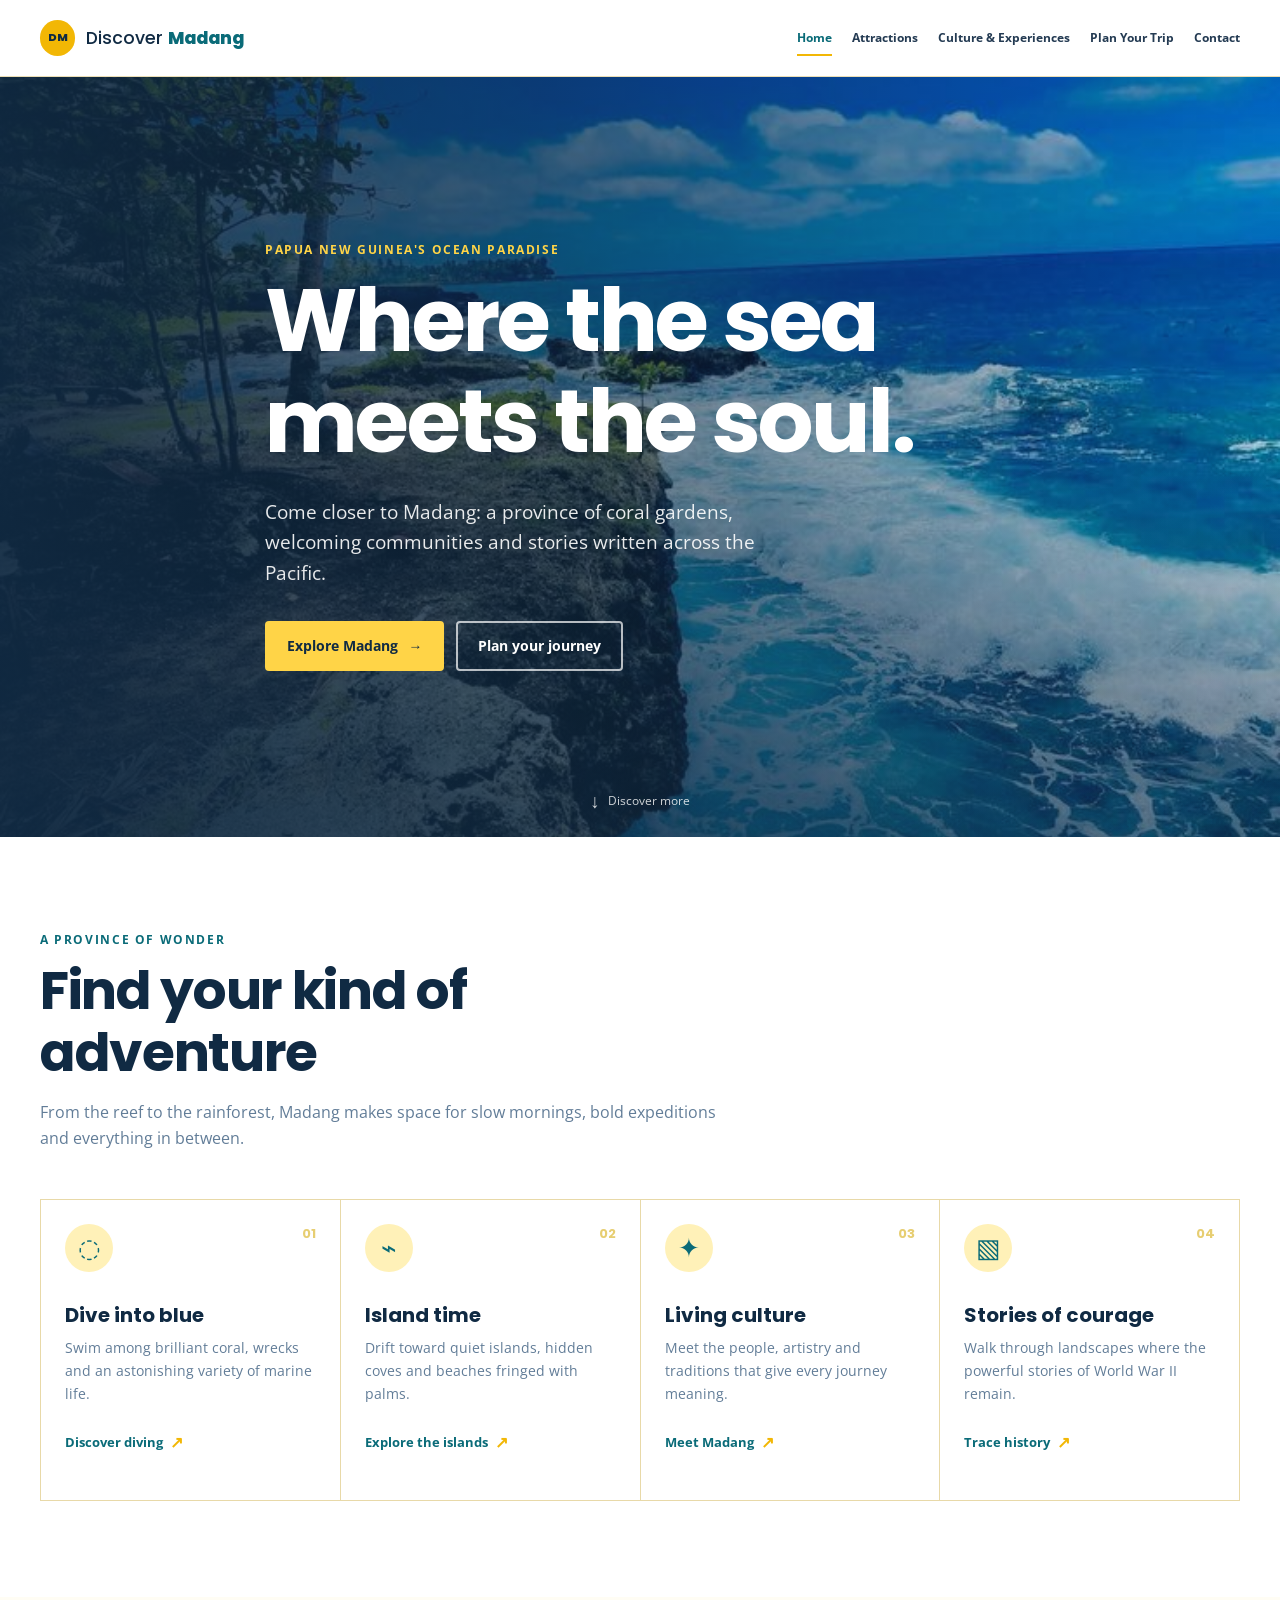
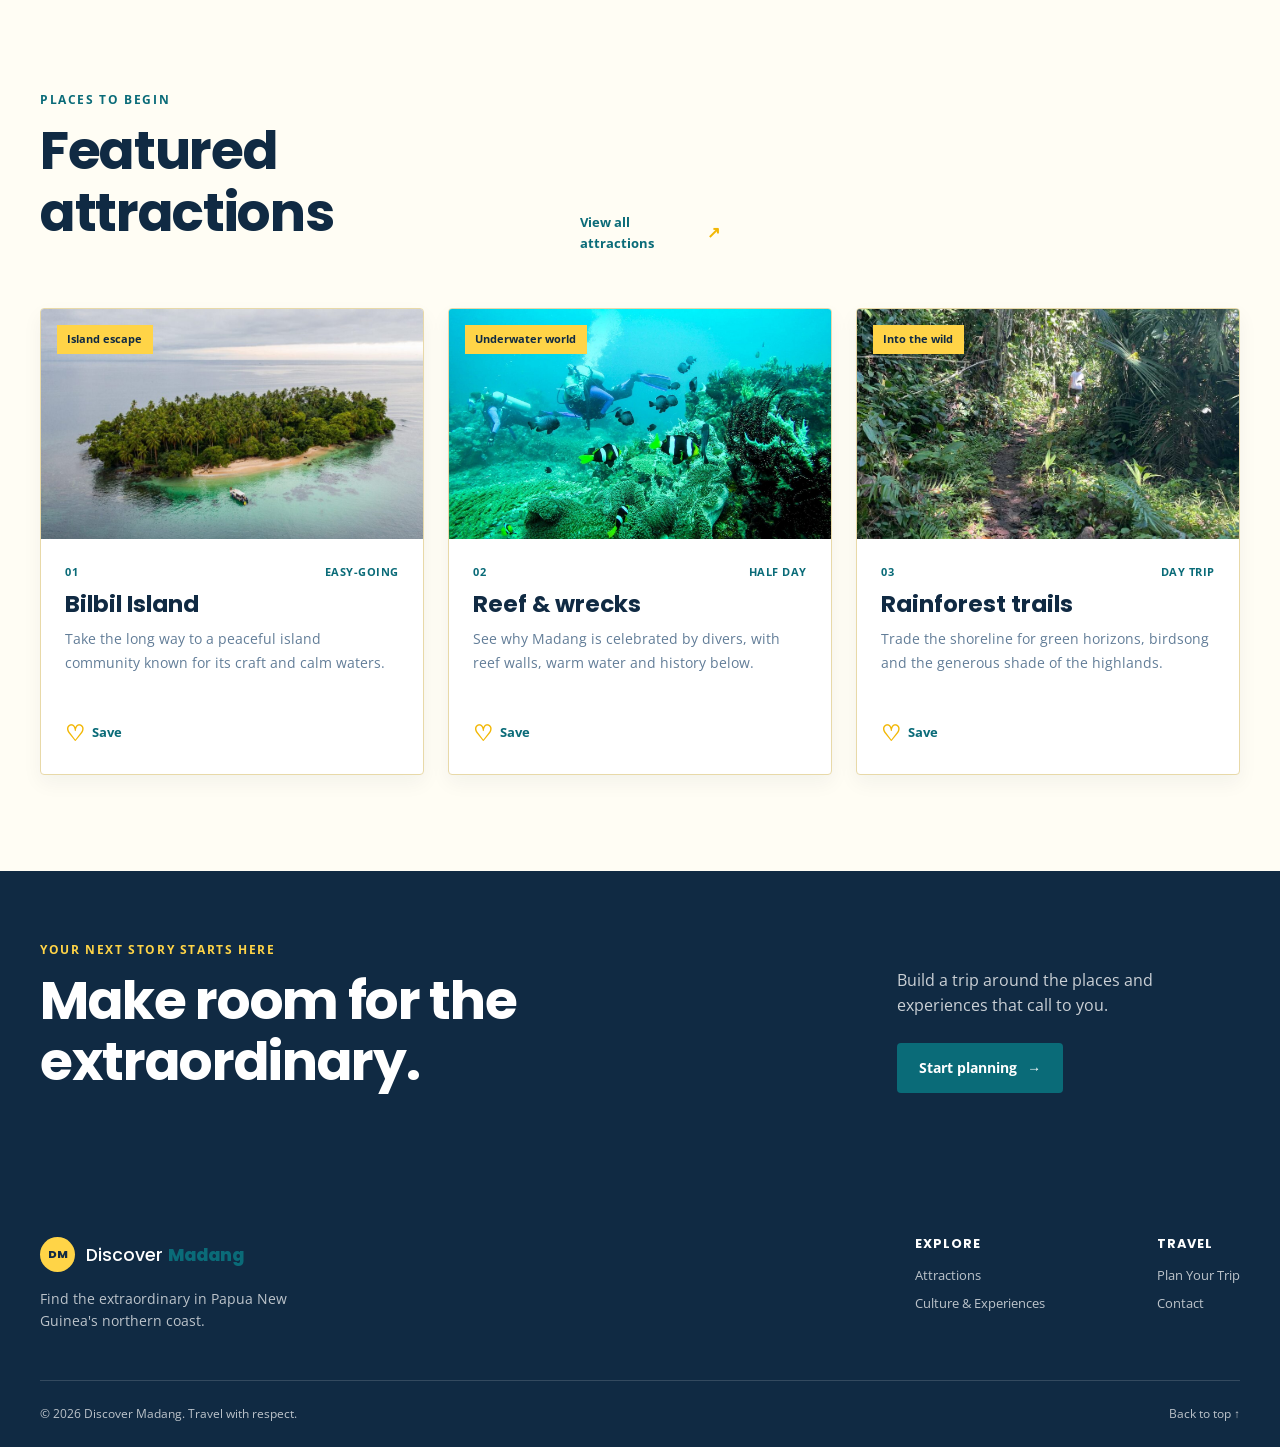
==== index.html @ e4542a31 "Add Home page + shared design system (CSS & JS)" ====
<!DOCTYPE html>
<html lang="en">
<head>
  <meta charset="UTF-8">
  <meta name="viewport" content="width=device-width, initial-scale=1.0">
  <meta name="description" content="Discover Madang Province, Papua New Guinea: pristine islands, reef diving, living culture and World War II history.">
  <title>Discover Madang | Papua New Guinea</title>
  <link rel="preconnect" href="https://fonts.googleapis.com">
  <link rel="preconnect" href="https://fonts.gstatic.com" crossorigin>
  <link href="https://fonts.googleapis.com/css2?family=Open+Sans:wght@400;500;600;700&family=Poppins:wght@500;600;700;800&display=swap" rel="stylesheet">
  <link rel="stylesheet" href="css/styles.css">
  <script src="js/main.js" defer></script>
</head>
<body>
  <a class="skip-link" href="#main-content">Skip to main content</a>

  <header class="site-header">
    <div class="container header-inner">
      <a class="site-logo" href="index.html" aria-label="Discover Madang home">
        <span class="logo-mark" aria-hidden="true">DM</span>
        <span class="logo-text">Discover <strong>Madang</strong></span>
      </a>

      <button class="menu-toggle" type="button" aria-expanded="false" aria-controls="primary-navigation">
        <span class="sr-only">Open menu</span>
        <span class="menu-icon" aria-hidden="true"><span></span><span></span><span></span></span>
      </button>

      <nav class="primary-nav" id="primary-navigation" aria-label="Primary navigation">
        <ul>
          <li><a class="active" href="index.html" aria-current="page">Home</a></li>
          <li><a href="attractions.html">Attractions</a></li>
          <li><a href="culture-experiences.html">Culture &amp; Experiences</a></li>
          <li><a href="plan-your-trip.html">Plan Your Trip</a></li>
          <li><a href="contact.html">Contact</a></li>
        </ul>
      </nav>
    </div>
  </header>

  <main id="main-content">
    <section class="hero" aria-labelledby="hero-title">
      <!-- Replace with the Project Manager's hero image: images/hero-madang.jpg -->
      <img class="hero-image" src="images/hero-madang.jpg" alt="Turquoise waters and lush tropical coastline in Madang Province">
      <div class="hero-overlay"></div>
      <div class="container hero-content">
        <p class="eyebrow">Papua New Guinea's ocean paradise</p>
        <h1 id="hero-title">Where the sea meets the soul.</h1>
        <p class="hero-copy">Come closer to Madang: a province of coral gardens, welcoming communities and stories written across the Pacific.</p>
        <div class="button-group">
          <a class="button button-primary" href="attractions.html">Explore Madang <span aria-hidden="true">→</span></a>
          <a class="button button-light-outline" href="plan-your-trip.html">Plan your journey</a>
        </div>
      </div>
      <a class="hero-scroll" href="#highlights" aria-label="Scroll to discover highlights"><span aria-hidden="true">↓</span> Discover more</a>
    </section>

    <section class="section highlights-section" id="highlights" aria-labelledby="highlights-title">
      <div class="container">
        <div class="section-heading">
          <p class="eyebrow eyebrow-dark">A province of wonder</p>
          <h2 id="highlights-title">Find your kind of adventure</h2>
          <p>From the reef to the rainforest, Madang makes space for slow mornings, bold expeditions and everything in between.</p>
        </div>
        <div class="highlight-grid">
          <article class="highlight-item">
            <span class="number">01</span>
            <span class="highlight-icon" aria-hidden="true">◌</span>
            <h3>Dive into blue</h3>
            <p>Swim among brilliant coral, wrecks and an astonishing variety of marine life.</p>
            <a class="text-link" href="attractions.html#diving">Discover diving <span aria-hidden="true">↗</span></a>
          </article>
          <article class="highlight-item">
            <span class="number">02</span>
            <span class="highlight-icon" aria-hidden="true">⌁</span>
            <h3>Island time</h3>
            <p>Drift toward quiet islands, hidden coves and beaches fringed with palms.</p>
            <a class="text-link" href="attractions.html#islands">Explore the islands <span aria-hidden="true">↗</span></a>
          </article>
          <article class="highlight-item">
            <span class="number">03</span>
            <span class="highlight-icon" aria-hidden="true">✦</span>
            <h3>Living culture</h3>
            <p>Meet the people, artistry and traditions that give every journey meaning.</p>
            <a class="text-link" href="culture-experiences.html">Meet Madang <span aria-hidden="true">↗</span></a>
          </article>
          <article class="highlight-item">
            <span class="number">04</span>
            <span class="highlight-icon" aria-hidden="true">▧</span>
            <h3>Stories of courage</h3>
            <p>Walk through landscapes where the powerful stories of World War II remain.</p>
            <a class="text-link" href="attractions.html#history">Trace history <span aria-hidden="true">↗</span></a>
          </article>
        </div>
      </div>
    </section>

    <section class="section featured-section" aria-labelledby="featured-title">
      <div class="container">
        <div class="section-heading section-heading-row">
          <div>
            <p class="eyebrow eyebrow-dark">Places to begin</p>
            <h2 id="featured-title">Featured attractions</h2>
          </div>
          <a class="text-link desktop-link" href="attractions.html">View all attractions <span aria-hidden="true">↗</span></a>
        </div>
        <div class="attraction-grid">
          <article class="card attraction-card">
            <div class="card-image-wrap">
              <!-- Replace with the Project Manager's attraction image: images/attraction-1.jpg -->
              <img src="images/attraction-1.jpg" alt="Clear lagoon waters and tropical shore at a Madang island">
              <span class="card-tag">Island escape</span>
            </div>
            <div class="card-body">
              <div class="card-meta"><span>01</span><span>Easy-going</span></div>
              <h3>Bilbil Island</h3>
              <p>Take the long way to a peaceful island community known for its craft and calm waters.</p>
              <button class="save-button" type="button" data-save-id="bilbil-island" aria-pressed="false"><span aria-hidden="true">♡</span> <span>Save</span></button>
            </div>
          </article>
          <article class="card attraction-card">
            <div class="card-image-wrap">
              <!-- Replace with the Project Manager's attraction image: images/attraction-2.jpg -->
              <img src="images/attraction-2.jpg" alt="Diver exploring a colorful coral reef in Madang waters">
              <span class="card-tag">Underwater world</span>
            </div>
            <div class="card-body">
              <div class="card-meta"><span>02</span><span>Half day</span></div>
              <h3>Reef &amp; wrecks</h3>
              <p>See why Madang is celebrated by divers, with reef walls, warm water and history below.</p>
              <button class="save-button" type="button" data-save-id="reef-and-wrecks" aria-pressed="false"><span aria-hidden="true">♡</span> <span>Save</span></button>
            </div>
          </article>
          <article class="card attraction-card">
            <div class="card-image-wrap">
              <!-- Replace with the Project Manager's attraction image: images/attraction-3.jpg -->
              <img src="images/attraction-3.jpg" alt="Lush rainforest and dramatic landscape in Madang Province">
              <span class="card-tag">Into the wild</span>
            </div>
            <div class="card-body">
              <div class="card-meta"><span>03</span><span>Day trip</span></div>
              <h3>Rainforest trails</h3>
              <p>Trade the shoreline for green horizons, birdsong and the generous shade of the highlands.</p>
              <button class="save-button" type="button" data-save-id="rainforest-trails" aria-pressed="false"><span aria-hidden="true">♡</span> <span>Save</span></button>
            </div>
          </article>
        </div>
        <a class="text-link mobile-link" href="attractions.html">View all attractions <span aria-hidden="true">↗</span></a>
      </div>
    </section>

    <section class="cta-section" aria-labelledby="cta-title">
      <div class="container cta-inner">
        <div>
          <p class="eyebrow">Your next story starts here</p>
          <h2 id="cta-title">Make room for the extraordinary.</h2>
        </div>
        <div class="cta-action">
          <p>Build a trip around the places and experiences that call to you.</p>
          <a class="button button-secondary" href="plan-your-trip.html">Start planning <span aria-hidden="true">→</span></a>
        </div>
      </div>
    </section>
  </main>

  <footer class="site-footer">
    <div class="container footer-main">
      <div class="footer-brand">
        <a class="site-logo site-logo-footer" href="index.html" aria-label="Discover Madang home">
          <span class="logo-mark" aria-hidden="true">DM</span>
          <span class="logo-text">Discover <strong>Madang</strong></span>
        </a>
        <p>Find the extraordinary in Papua New Guinea's northern coast.</p>
      </div>
      <div class="footer-links">
        <div>
          <h3>Explore</h3>
          <a href="attractions.html">Attractions</a>
          <a href="culture-experiences.html">Culture &amp; Experiences</a>
        </div>
        <div>
          <h3>Travel</h3>
          <a href="plan-your-trip.html">Plan Your Trip</a>
          <a href="contact.html">Contact</a>
        </div>
      </div>
    </div>
    <div class="container footer-bottom">
      <p>© <span id="current-year">2026</span> Discover Madang. Travel with respect.</p>
      <a href="#main-content">Back to top ↑</a>
    </div>
  </footer>
</body>
</html>
---- css/styles.css ----
:root {
  --primary: #F2B705;
  --secondary: #0A6B78;
  --accent: #FFD447;
  --dark: #102A43;
  --light: #FFFDF4;
  --white: #FFFFFF;
  --text: #243B53;
  --success: #218739;
  --error: #C0392B;
  --sand: #FFF1B8;
  --muted: #627D98;
  --border: #E8D9A8;
  --shadow: 0 18px 45px rgba(16, 42, 67, 0.12);
  --space-1: 0.5rem;
  --space-2: 0.75rem;
  --space-3: 1rem;
  --space-4: 1.5rem;
  --space-5: 2rem;
  --space-6: 3rem;
  --space-7: 4.5rem;
  --space-8: 6rem;
  --radius: 0.25rem;
  --transition: 180ms ease;
}

* { box-sizing: border-box; }
html { scroll-behavior: smooth; }
body { margin: 0; color: var(--text); background: var(--light); font-family: 'Open Sans', sans-serif; line-height: 1.6; }
img { display: block; max-width: 100%; }
a { color: inherit; }
button, a { -webkit-tap-highlight-color: transparent; }
button { font: inherit; }
:focus-visible { outline: 3px solid var(--accent); outline-offset: 4px; }

.container { width: min(100% - 2rem, 1200px); margin-inline: auto; }
.section { padding: var(--space-8) 0; }
.eyebrow { margin: 0 0 var(--space-2); color: var(--accent); font-size: 0.72rem; font-weight: 700; letter-spacing: 0.14em; line-height: 1.3; text-transform: uppercase; }
.eyebrow-dark { color: var(--secondary); }
h1, h2, h3 { margin: 0; color: var(--dark); font-family: 'Poppins', sans-serif; line-height: 1.15; }
h1 { font-size: clamp(2.75rem, 10vw, 5.5rem); letter-spacing: -0.03em; }
h2 { font-size: clamp(2rem, 5vw, 3.35rem); letter-spacing: -0.025em; }
h3 { font-size: 1.25rem; }
p { margin: 0; }
.sr-only { position: absolute; width: 1px; height: 1px; padding: 0; margin: -1px; overflow: hidden; clip: rect(0, 0, 0, 0); white-space: nowrap; border: 0; }
.skip-link { position: fixed; top: 0; left: 1rem; z-index: 100; padding: 0.7rem 1rem; color: var(--white); background: var(--dark); transform: translateY(-120%); transition: transform var(--transition); }
.skip-link:focus { transform: translateY(0); }

.site-header { position: sticky; top: 0; z-index: 50; background: rgba(255, 255, 255, 0.96); border-bottom: 1px solid rgba(232, 217, 168, 0.85); backdrop-filter: blur(12px); }
.header-inner { display: flex; align-items: center; justify-content: space-between; min-height: 4.75rem; }
.site-logo { display: inline-flex; align-items: center; gap: 0.65rem; color: var(--dark); font-family: 'Poppins', sans-serif; font-size: 1.1rem; font-weight: 500; text-decoration: none; white-space: nowrap; }
.logo-mark { display: grid; width: 2.2rem; height: 2.2rem; place-items: center; color: var(--dark); background: var(--primary); border-radius: 50%; font-size: 0.7rem; font-weight: 800; letter-spacing: -0.05em; }
.logo-text strong { color: var(--secondary); font-weight: 800; }
.menu-toggle { display: grid; width: 2.75rem; height: 2.75rem; padding: 0; place-items: center; color: var(--dark); background: transparent; border: 1px solid var(--border); border-radius: var(--radius); cursor: pointer; }
.menu-icon { display: grid; gap: 0.27rem; }
.menu-icon span { display: block; width: 1.2rem; height: 2px; background: currentColor; transition: transform var(--transition), opacity var(--transition); }
.menu-toggle[aria-expanded="true"] .menu-icon span:first-child { transform: translateY(0.4rem) rotate(45deg); }
.menu-toggle[aria-expanded="true"] .menu-icon span:nth-child(2) { opacity: 0; }
.menu-toggle[aria-expanded="true"] .menu-icon span:last-child { transform: translateY(-0.4rem) rotate(-45deg); }
.primary-nav { position: absolute; top: 100%; right: 0; left: 0; display: none; padding: 0.75rem 1rem 1.25rem; background: var(--white); border-bottom: 1px solid var(--border); box-shadow: var(--shadow); }
.primary-nav.is-open { display: block; }
.primary-nav ul { display: flex; flex-direction: column; gap: 0.2rem; width: min(100%, 1200px); margin: auto; padding: 0; list-style: none; }
.primary-nav a { display: block; padding: 0.75rem 0.5rem; color: var(--text); font-size: 0.88rem; font-weight: 700; text-decoration: none; }
.primary-nav a:hover, .primary-nav a.active { color: var(--secondary); }

.hero { position: relative; display: flex; min-height: min(760px, calc(100vh - 4.75rem)); overflow: hidden; color: var(--white); isolation: isolate; }
.hero-image { position: absolute; inset: 0; z-index: -2; width: 100%; height: 100%; object-fit: cover; object-position: center; }
.hero-overlay { position: absolute; inset: 0; z-index: -1; background: linear-gradient(90deg, rgba(16, 42, 67, 0.92) 0%, rgba(16, 42, 67, 0.64) 42%, rgba(16, 42, 67, 0.08) 100%), linear-gradient(0deg, rgba(16, 42, 67, 0.5), transparent 50%); }
.hero-content { align-self: center; max-width: 750px; padding-top: var(--space-7); padding-bottom: var(--space-7); }
.hero h1 { max-width: 700px; color: var(--white); }
.hero-copy { max-width: 550px; margin: var(--space-4) 0 var(--space-5); color: rgba(255,255,255,0.9); font-size: clamp(1rem, 2vw, 1.2rem); }
.button-group { display: flex; flex-wrap: wrap; gap: 0.75rem; }
.button { display: inline-flex; align-items: center; justify-content: center; gap: 0.65rem; min-height: 3rem; padding: 0.75rem 1.25rem; border: 2px solid transparent; border-radius: var(--radius); font-size: 0.86rem; font-weight: 700; text-decoration: none; transition: background var(--transition), color var(--transition), border-color var(--transition), transform var(--transition); }
.button:hover { transform: translateY(-2px); }
.button-primary { color: var(--dark); background: var(--accent); }
.button-primary:hover { background: var(--primary); }
.button-secondary { color: var(--white); background: var(--secondary); }
.button-secondary:hover { background: #075360; }
.button-light-outline { color: var(--white); border-color: rgba(255,255,255,0.7); }
.button-light-outline:hover { color: var(--dark); background: var(--white); border-color: var(--white); }
.hero-scroll { position: absolute; bottom: 1.25rem; left: 50%; display: flex; align-items: center; gap: 0.5rem; color: rgba(255,255,255,0.8); font-size: 0.72rem; text-decoration: none; transform: translateX(-50%); }
.hero-scroll span { font-size: 1.2rem; }

.highlights-section { background: var(--white); }
.section-heading { max-width: 680px; margin-bottom: var(--space-6); }
.section-heading h2 { margin-bottom: var(--space-3); }
.section-heading > p:last-child { color: var(--muted); font-size: 1.02rem; }
.highlight-grid { display: grid; grid-template-columns: 1fr; gap: 1px; overflow: hidden; background: var(--border); border: 1px solid var(--border); }
.highlight-item { position: relative; min-height: 250px; padding: var(--space-5); background: var(--white); }
.number { position: absolute; top: 1.5rem; right: 1.5rem; color: #E7CE72; font-family: 'Poppins', sans-serif; font-size: 0.8rem; font-weight: 700; }
.highlight-icon { display: grid; width: 3rem; height: 3rem; margin-bottom: var(--space-5); place-items: center; color: var(--secondary); background: var(--sand); border-radius: 50%; font-size: 1.6rem; }
.highlight-item h3 { margin-bottom: 0.55rem; }
.highlight-item p { margin-bottom: var(--space-4); color: var(--muted); font-size: 0.9rem; }
.text-link { display: inline-flex; align-items: center; gap: 0.45rem; color: var(--secondary); font-size: 0.82rem; font-weight: 700; text-decoration: none; }
.text-link span { color: var(--primary); font-size: 1rem; transition: transform var(--transition); }
.text-link:hover span { transform: translate(2px, -2px); }

.featured-section { background: var(--light); }
.section-heading-row { display: flex; flex-direction: column; gap: var(--space-4); }
.attraction-grid { display: grid; grid-template-columns: 1fr; gap: var(--space-4); }
.card { overflow: hidden; background: var(--white); border: 1px solid var(--border); border-radius: var(--radius); box-shadow: 0 8px 20px rgba(16, 42, 67, 0.05); }
.card-image-wrap { position: relative; height: 230px; overflow: hidden; background: var(--sand); }
.card-image-wrap img { width: 100%; height: 100%; object-fit: cover; transition: transform 500ms ease; }
.card:hover .card-image-wrap img { transform: scale(1.04); }
.card-tag { position: absolute; top: 1rem; left: 1rem; padding: 0.35rem 0.65rem; color: var(--dark); background: var(--accent); font-size: 0.7rem; font-weight: 700; }
.card-body { padding: var(--space-4); }
.card-meta { display: flex; justify-content: space-between; margin-bottom: 0.7rem; color: var(--secondary); font-size: 0.68rem; font-weight: 700; letter-spacing: 0.05em; text-transform: uppercase; }
.card-body h3 { margin-bottom: 0.6rem; font-size: 1.45rem; }
.card-body p { min-height: 4.5rem; margin-bottom: var(--space-3); color: var(--muted); font-size: 0.9rem; }
.save-button { display: inline-flex; align-items: center; gap: 0.45rem; padding: 0.4rem 0; color: var(--secondary); background: none; border: 0; cursor: pointer; font-size: 0.82rem; font-weight: 700; }
.save-button span:first-child { color: var(--primary); font-size: 1.35rem; line-height: 1; }
.save-button.is-saved span:first-child { color: var(--error); }
.save-button:hover { color: var(--primary); }
.mobile-link { margin-top: var(--space-5); }
.desktop-link { display: none; }

.cta-section { padding: var(--space-7) 0; color: var(--white); background: var(--dark); }
.cta-section .eyebrow { color: var(--accent); }
.cta-inner { display: flex; flex-direction: column; gap: var(--space-5); }
.cta-section h2 { color: var(--white); }
.cta-action p { max-width: 360px; margin-bottom: var(--space-4); color: rgba(255,255,255,0.78); }

.site-footer { color: rgba(255,255,255,0.72); background: var(--dark); }
.footer-main { display: flex; flex-direction: column; gap: var(--space-6); padding-top: var(--space-7); padding-bottom: var(--space-6); }
.site-logo-footer { color: var(--white); }
.site-logo-footer .logo-mark { background: var(--accent); color: var(--dark); }
.footer-brand p { max-width: 280px; margin-top: var(--space-3); font-size: 0.85rem; }
.footer-links { display: flex; gap: clamp(2.5rem, 12vw, 7rem); }
.footer-links h3 { margin-bottom: 0.8rem; color: var(--white); font-size: 0.8rem; letter-spacing: 0.08em; text-transform: uppercase; }
.footer-links a { display: block; margin-bottom: 0.45rem; font-size: 0.82rem; text-decoration: none; }
.footer-links a:hover, .footer-bottom a:hover { color: var(--accent); }
.footer-bottom { display: flex; flex-direction: column; gap: 0.75rem; padding-top: var(--space-4); padding-bottom: var(--space-4); border-top: 1px solid rgba(255,255,255,0.15); font-size: 0.72rem; }
.footer-bottom a { text-decoration: none; }

@media (min-width: 640px) {
  .container { width: min(100% - 4rem, 1200px); }
  .highlight-grid { grid-template-columns: repeat(2, 1fr); }
  .attraction-grid { grid-template-columns: repeat(2, 1fr); }
  .attraction-card:last-child { grid-column: 1 / -1; max-width: calc(50% - 0.5rem); }
  .footer-main { flex-direction: row; justify-content: space-between; }
  .footer-bottom { flex-direction: row; justify-content: space-between; }
}

@media (min-width: 900px) {
  .menu-toggle { display: none; }
  .primary-nav { position: static; display: block; padding: 0; background: transparent; border: 0; box-shadow: none; }
  .primary-nav ul { flex-direction: row; align-items: center; gap: 1.25rem; width: auto; }
  .primary-nav a { position: relative; padding: 0.5rem 0; font-size: 0.78rem; }
  .primary-nav a::after { position: absolute; right: 0; bottom: 0; left: 0; height: 2px; background: var(--primary); content: ''; transform: scaleX(0); transition: transform var(--transition); }
  .primary-nav a:hover::after, .primary-nav a.active::after { transform: scaleX(1); }
  .hero-content { padding-top: var(--space-8); padding-bottom: var(--space-8); }
  .highlight-grid { grid-template-columns: repeat(4, 1fr); }
  .highlight-item { min-height: 300px; padding: var(--space-4); }
  .attraction-grid { grid-template-columns: repeat(3, 1fr); }
  .attraction-card:last-child { grid-column: auto; max-width: none; }
  .section-heading-row { flex-direction: row; align-items: end; justify-content: space-between; }
  .desktop-link { display: inline-flex; margin-bottom: 0.35rem; }
  .mobile-link { display: none; }
  .cta-inner { flex-direction: row; align-items: end; justify-content: space-between; }
}

@media (prefers-reduced-motion: reduce) {
  html { scroll-behavior: auto; }
  *, *::before, *::after { transition-duration: 0.01ms !important; animation-duration: 0.01ms !important; animation-iteration-count: 1 !important; }
}
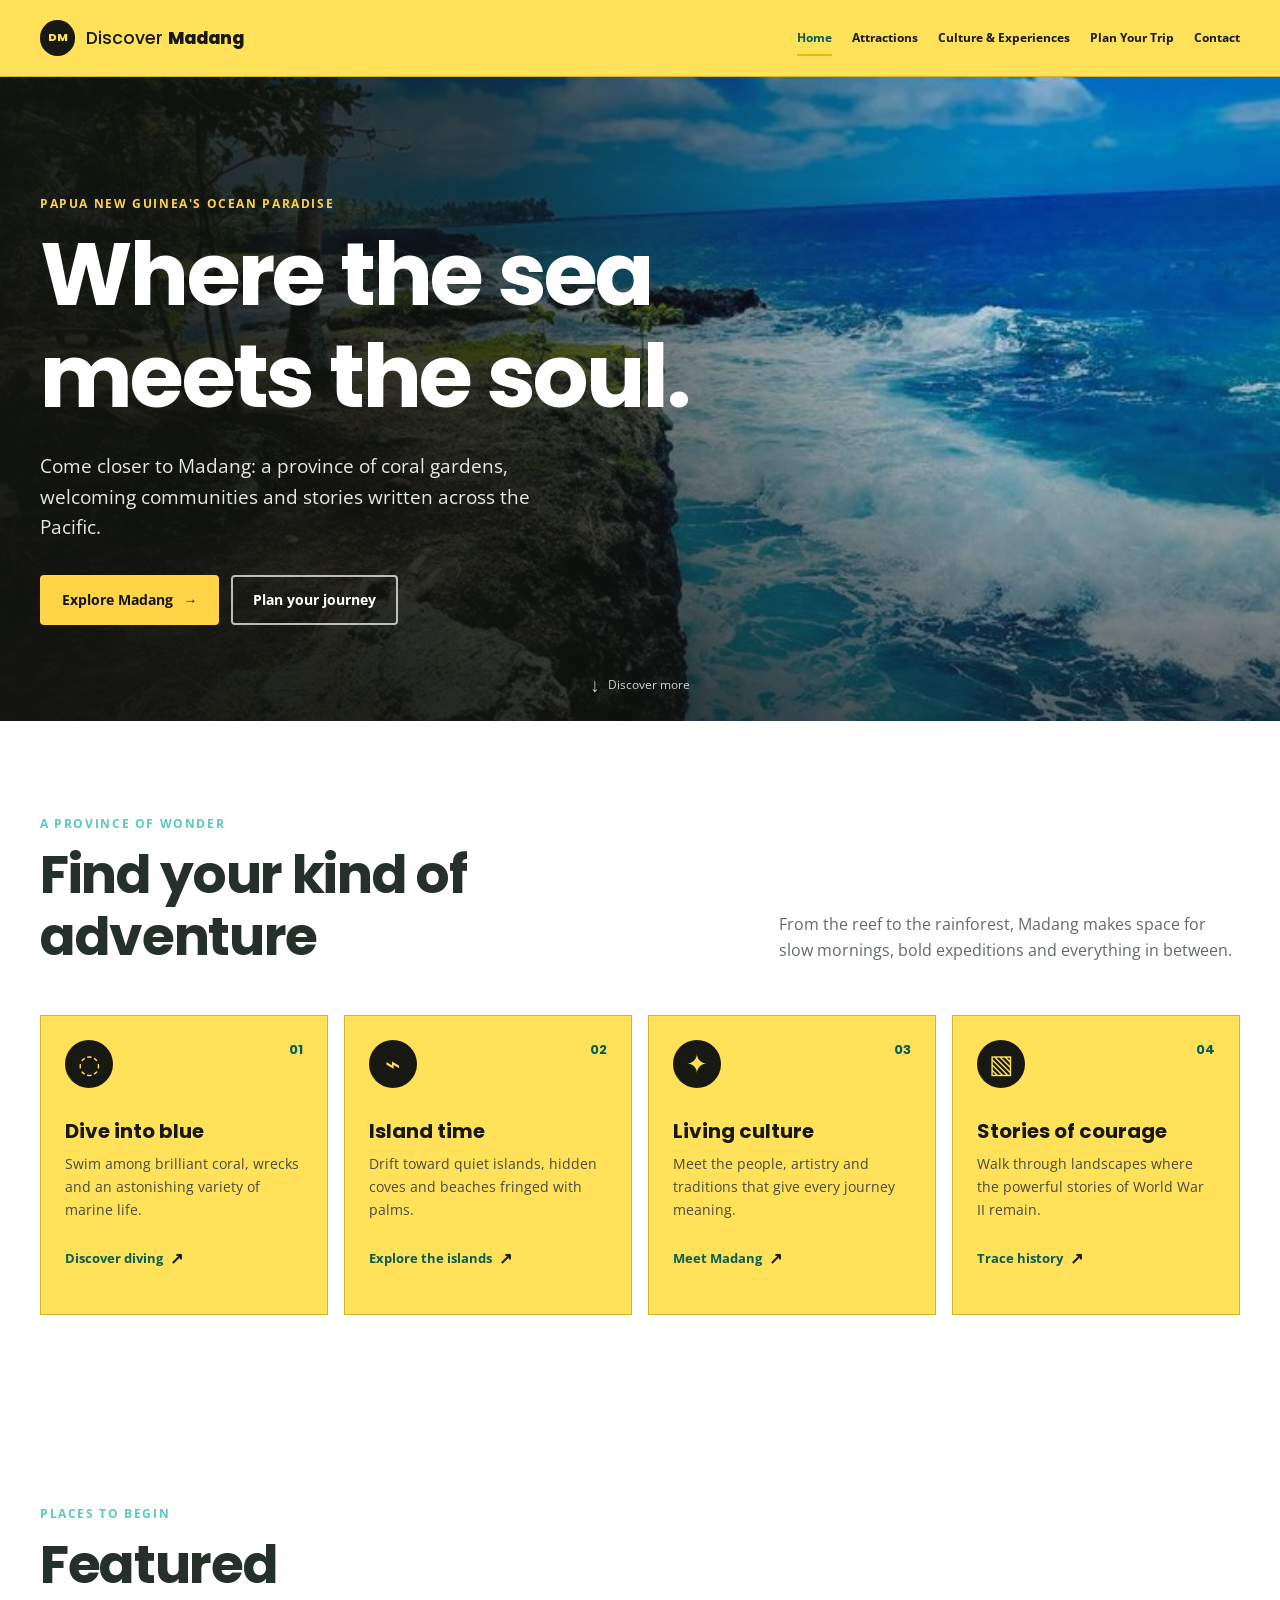
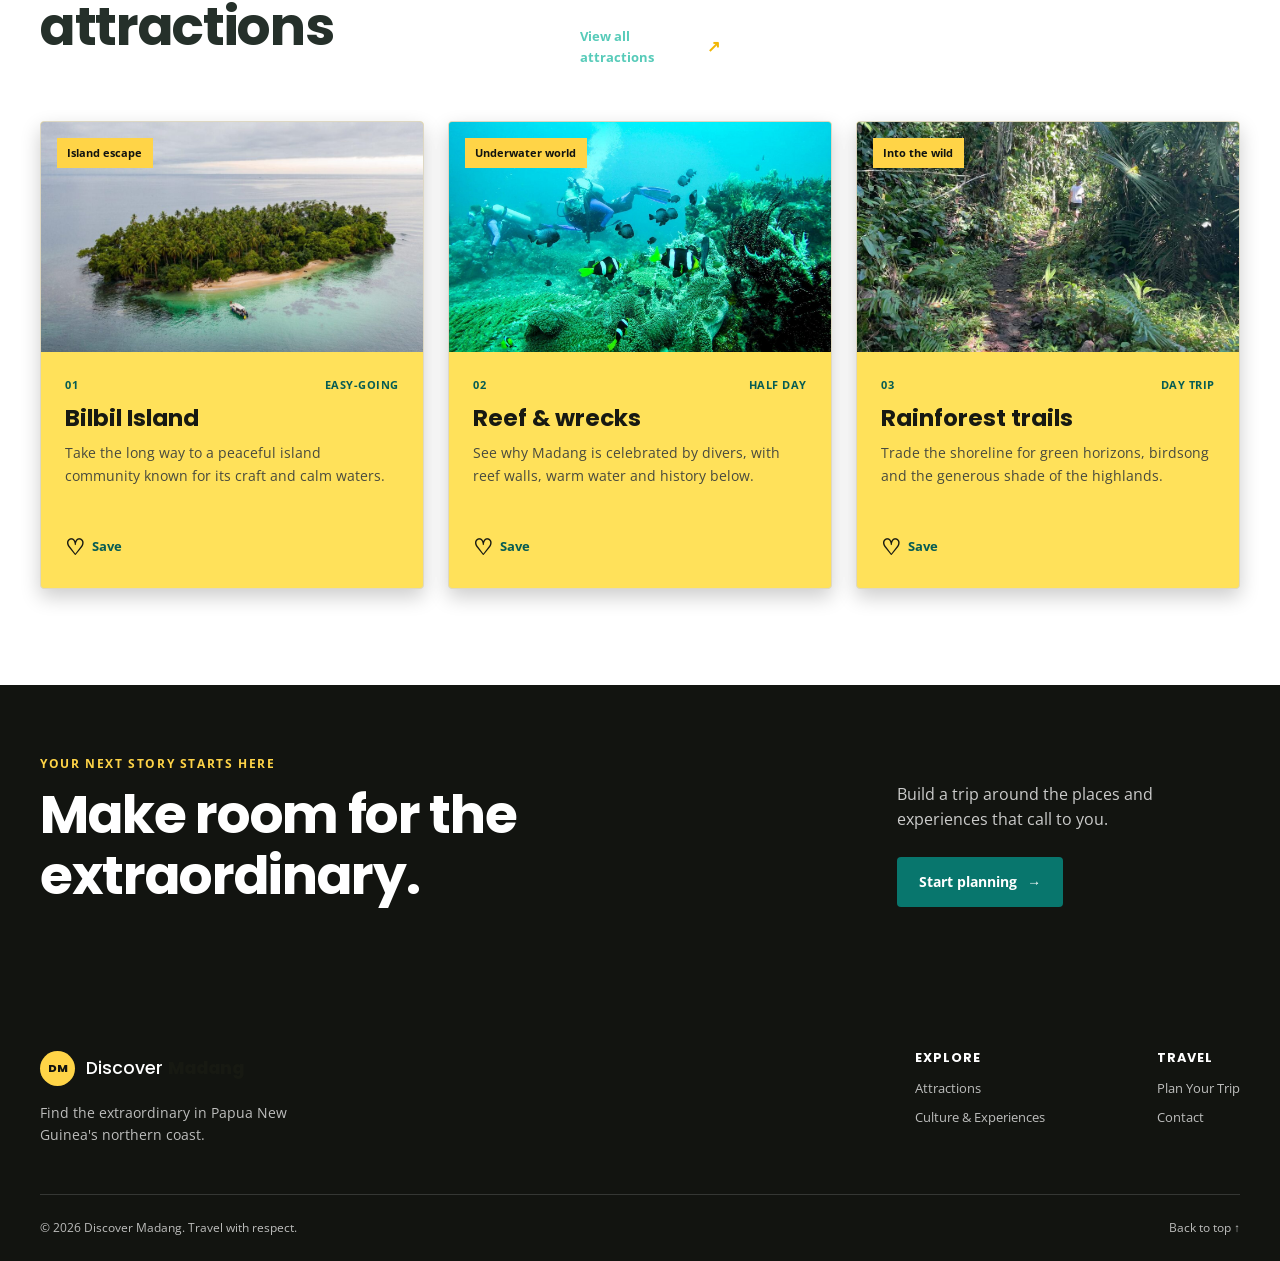
==== commit f23fd24a: "Fix broken plan-your-trip links" ====
--- a/index.html
+++ b/index.html
@@ -31,7 +31,7 @@
           <li><a class="active" href="index.html" aria-current="page">Home</a></li>
           <li><a href="attractions.html">Attractions</a></li>
           <li><a href="culture-experiences.html">Culture &amp; Experiences</a></li>
-          <li><a href="plan-your-trip.html">Plan Your Trip</a></li>
+          <li><a href="plan-your-trip-preview.html">Plan Your Trip</a></li>
           <li><a href="contact.html">Contact</a></li>
         </ul>
       </nav>
@@ -49,7 +49,7 @@
         <p class="hero-copy">Come closer to Madang: a province of coral gardens, welcoming communities and stories written across the Pacific.</p>
         <div class="button-group">
           <a class="button button-primary" href="attractions.html">Explore Madang <span aria-hidden="true">→</span></a>
-          <a class="button button-light-outline" href="plan-your-trip.html">Plan your journey</a>
+          <a class="button button-light-outline" href="plan-your-trip-preview.html">Plan your journey</a>
         </div>
       </div>
       <a class="hero-scroll" href="#highlights" aria-label="Scroll to discover highlights"><span aria-hidden="true">↓</span> Discover more</a>
@@ -157,7 +157,7 @@
         </div>
         <div class="cta-action">
           <p>Build a trip around the places and experiences that call to you.</p>
-          <a class="button button-secondary" href="plan-your-trip.html">Start planning <span aria-hidden="true">→</span></a>
+          <a class="button button-secondary" href="plan-your-trip-preview.html">Start planning <span aria-hidden="true">→</span></a>
         </div>
       </div>
     </section>
@@ -180,7 +180,7 @@
         </div>
         <div>
           <h3>Travel</h3>
-          <a href="plan-your-trip.html">Plan Your Trip</a>
+          <a href="plan-your-trip-preview.html">Plan Your Trip</a>
           <a href="contact.html">Contact</a>
         </div>
       </div>
--- a/css/styles.css
+++ b/css/styles.css
@@ -1,17 +1,21 @@
 :root {
   --primary: #F2B705;
-  --secondary: #0A6B78;
+  --secondary: #57CBB9;
   --accent: #FFD447;
-  --dark: #102A43;
-  --light: #FFFDF4;
+  --dark: #121410;
+  --light: #FFFFFF;
   --white: #FFFFFF;
-  --text: #243B53;
+  --surface: #FFE15A;
+  --surface-text: #171912;
+  --surface-muted: #484A3E;
+  --surface-link: #075C53;
+  --text: #25302A;
   --success: #218739;
   --error: #C0392B;
   --sand: #FFF1B8;
-  --muted: #627D98;
-  --border: #E8D9A8;
-  --shadow: 0 18px 45px rgba(16, 42, 67, 0.12);
+  --muted: #626B62;
+  --border: #DED8C2;
+  --shadow: 0 18px 45px rgba(0, 0, 0, 0.3);
   --space-1: 0.5rem;
   --space-2: 0.75rem;
   --space-3: 1rem;
@@ -37,7 +41,7 @@
 .section { padding: var(--space-8) 0; }
 .eyebrow { margin: 0 0 var(--space-2); color: var(--accent); font-size: 0.72rem; font-weight: 700; letter-spacing: 0.14em; line-height: 1.3; text-transform: uppercase; }
 .eyebrow-dark { color: var(--secondary); }
-h1, h2, h3 { margin: 0; color: var(--dark); font-family: 'Poppins', sans-serif; line-height: 1.15; }
+h1, h2, h3 { margin: 0; color: var(--text); font-family: 'Poppins', sans-serif; line-height: 1.15; }
 h1 { font-size: clamp(2.75rem, 10vw, 5.5rem); letter-spacing: -0.03em; }
 h2 { font-size: clamp(2rem, 5vw, 3.35rem); letter-spacing: -0.025em; }
 h3 { font-size: 1.25rem; }
@@ -46,27 +50,27 @@
 .skip-link { position: fixed; top: 0; left: 1rem; z-index: 100; padding: 0.7rem 1rem; color: var(--white); background: var(--dark); transform: translateY(-120%); transition: transform var(--transition); }
 .skip-link:focus { transform: translateY(0); }
 
-.site-header { position: sticky; top: 0; z-index: 50; background: rgba(255, 255, 255, 0.96); border-bottom: 1px solid rgba(232, 217, 168, 0.85); backdrop-filter: blur(12px); }
+.site-header { position: sticky; top: 0; z-index: 50; background: var(--surface); border-bottom: 1px solid #D5B52E; }
 .header-inner { display: flex; align-items: center; justify-content: space-between; min-height: 4.75rem; }
-.site-logo { display: inline-flex; align-items: center; gap: 0.65rem; color: var(--dark); font-family: 'Poppins', sans-serif; font-size: 1.1rem; font-weight: 500; text-decoration: none; white-space: nowrap; }
-.logo-mark { display: grid; width: 2.2rem; height: 2.2rem; place-items: center; color: var(--dark); background: var(--primary); border-radius: 50%; font-size: 0.7rem; font-weight: 800; letter-spacing: -0.05em; }
-.logo-text strong { color: var(--secondary); font-weight: 800; }
-.menu-toggle { display: grid; width: 2.75rem; height: 2.75rem; padding: 0; place-items: center; color: var(--dark); background: transparent; border: 1px solid var(--border); border-radius: var(--radius); cursor: pointer; }
+.site-logo { display: inline-flex; align-items: center; gap: 0.65rem; color: var(--surface-text); font-family: 'Poppins', sans-serif; font-size: 1.1rem; font-weight: 500; text-decoration: none; white-space: nowrap; }
+.logo-mark { display: grid; width: 2.2rem; height: 2.2rem; place-items: center; color: var(--surface); background: var(--surface-text); border-radius: 50%; font-size: 0.7rem; font-weight: 800; letter-spacing: -0.05em; }
+.logo-text strong { color: var(--surface-text); font-weight: 800; }
+.menu-toggle { display: grid; width: 2.75rem; height: 2.75rem; padding: 0; place-items: center; color: var(--surface-text); background: transparent; border: 1px solid rgba(23, 25, 18, 0.35); border-radius: var(--radius); cursor: pointer; }
 .menu-icon { display: grid; gap: 0.27rem; }
 .menu-icon span { display: block; width: 1.2rem; height: 2px; background: currentColor; transition: transform var(--transition), opacity var(--transition); }
 .menu-toggle[aria-expanded="true"] .menu-icon span:first-child { transform: translateY(0.4rem) rotate(45deg); }
 .menu-toggle[aria-expanded="true"] .menu-icon span:nth-child(2) { opacity: 0; }
 .menu-toggle[aria-expanded="true"] .menu-icon span:last-child { transform: translateY(-0.4rem) rotate(-45deg); }
-.primary-nav { position: absolute; top: 100%; right: 0; left: 0; display: none; padding: 0.75rem 1rem 1.25rem; background: var(--white); border-bottom: 1px solid var(--border); box-shadow: var(--shadow); }
+.primary-nav { position: absolute; top: 100%; right: 0; left: 0; display: none; padding: 0.75rem 1rem 1.25rem; background: var(--surface); border-bottom: 1px solid #D5B52E; box-shadow: var(--shadow); }
 .primary-nav.is-open { display: block; }
 .primary-nav ul { display: flex; flex-direction: column; gap: 0.2rem; width: min(100%, 1200px); margin: auto; padding: 0; list-style: none; }
-.primary-nav a { display: block; padding: 0.75rem 0.5rem; color: var(--text); font-size: 0.88rem; font-weight: 700; text-decoration: none; }
-.primary-nav a:hover, .primary-nav a.active { color: var(--secondary); }
+.primary-nav a { display: block; padding: 0.75rem 0.5rem; color: var(--surface-text); font-size: 0.88rem; font-weight: 700; text-decoration: none; }
+.primary-nav a:hover, .primary-nav a.active { color: var(--surface-link); }
 
-.hero { position: relative; display: flex; min-height: min(760px, calc(100vh - 4.75rem)); overflow: hidden; color: var(--white); isolation: isolate; }
+.hero { position: relative; display: flex; min-height: min(820px, calc(80vh - 4.75rem)); min-height: min(820px, calc(80svh - 4.75rem)); overflow: hidden; color: var(--white); isolation: isolate; }
 .hero-image { position: absolute; inset: 0; z-index: -2; width: 100%; height: 100%; object-fit: cover; object-position: center; }
-.hero-overlay { position: absolute; inset: 0; z-index: -1; background: linear-gradient(90deg, rgba(16, 42, 67, 0.92) 0%, rgba(16, 42, 67, 0.64) 42%, rgba(16, 42, 67, 0.08) 100%), linear-gradient(0deg, rgba(16, 42, 67, 0.5), transparent 50%); }
-.hero-content { align-self: center; max-width: 750px; padding-top: var(--space-7); padding-bottom: var(--space-7); }
+.hero-overlay { position: absolute; inset: 0; z-index: -1; background: linear-gradient(90deg, rgba(18, 20, 16, 0.94) 0%, rgba(18, 20, 16, 0.72) 38%, rgba(18, 20, 16, 0.08) 78%), linear-gradient(0deg, rgba(18, 20, 16, 0.56), transparent 58%); }
+.hero-content { align-self: end; width: 100%; max-width: 1200px; padding-top: var(--space-8); padding-bottom: clamp(5rem, 11vh, 8rem); }
 .hero h1 { max-width: 700px; color: var(--white); }
 .hero-copy { max-width: 550px; margin: var(--space-4) 0 var(--space-5); color: rgba(255,255,255,0.9); font-size: clamp(1rem, 2vw, 1.2rem); }
 .button-group { display: flex; flex-wrap: wrap; gap: 0.75rem; }
@@ -74,41 +78,52 @@
 .button:hover { transform: translateY(-2px); }
 .button-primary { color: var(--dark); background: var(--accent); }
 .button-primary:hover { background: var(--primary); }
-.button-secondary { color: var(--white); background: var(--secondary); }
-.button-secondary:hover { background: #075360; }
+.button-secondary { color: var(--white); background: #08766D; }
+.button-secondary:hover { background: #09645D; }
 .button-light-outline { color: var(--white); border-color: rgba(255,255,255,0.7); }
 .button-light-outline:hover { color: var(--dark); background: var(--white); border-color: var(--white); }
 .hero-scroll { position: absolute; bottom: 1.25rem; left: 50%; display: flex; align-items: center; gap: 0.5rem; color: rgba(255,255,255,0.8); font-size: 0.72rem; text-decoration: none; transform: translateX(-50%); }
 .hero-scroll span { font-size: 1.2rem; }
 
-.highlights-section { background: var(--white); }
+.highlights-section { background: var(--light); }
 .section-heading { max-width: 680px; margin-bottom: var(--space-6); }
 .section-heading h2 { margin-bottom: var(--space-3); }
 .section-heading > p:last-child { color: var(--muted); font-size: 1.02rem; }
-.highlight-grid { display: grid; grid-template-columns: 1fr; gap: 1px; overflow: hidden; background: var(--border); border: 1px solid var(--border); }
-.highlight-item { position: relative; min-height: 250px; padding: var(--space-5); background: var(--white); }
-.number { position: absolute; top: 1.5rem; right: 1.5rem; color: #E7CE72; font-family: 'Poppins', sans-serif; font-size: 0.8rem; font-weight: 700; }
-.highlight-icon { display: grid; width: 3rem; height: 3rem; margin-bottom: var(--space-5); place-items: center; color: var(--secondary); background: var(--sand); border-radius: 50%; font-size: 1.6rem; }
+.highlight-grid { display: grid; grid-template-columns: 1fr; gap: 0.75rem; }
+.highlight-item { position: relative; min-height: 250px; padding: var(--space-5); background: var(--surface); border: 1px solid #D5B52E; transition: transform 180ms ease, box-shadow 180ms ease; }
+.highlight-item:focus-within { z-index: 1; transform: translateY(-3px); box-shadow: 0 10px 24px rgba(0, 0, 0, 0.3); }
+.highlight-icon { transition: transform 180ms ease; }
+.highlight-item:focus-within .highlight-icon { transform: scale(1.08); }
+@media (hover: hover) {
+  .highlight-item:hover { z-index: 1; transform: translateY(-3px); box-shadow: 0 10px 24px rgba(0, 0, 0, 0.3); }
+  .highlight-item:hover .highlight-icon { transform: scale(1.08); }
+}
+.number { position: absolute; top: 1.5rem; right: 1.5rem; color: var(--surface-link); font-family: 'Poppins', sans-serif; font-size: 0.8rem; font-weight: 700; }
+.highlight-icon { display: grid; width: 3rem; height: 3rem; margin-bottom: var(--space-5); place-items: center; color: var(--surface); background: var(--surface-text); border-radius: 50%; font-size: 1.6rem; }
 .highlight-item h3 { margin-bottom: 0.55rem; }
-.highlight-item p { margin-bottom: var(--space-4); color: var(--muted); font-size: 0.9rem; }
+.highlight-item h3, .card-body h3 { color: var(--surface-text); }
+.highlight-item p, .card-body p { color: var(--surface-muted); }
+.highlight-item p { margin-bottom: var(--space-4); font-size: 0.9rem; }
 .text-link { display: inline-flex; align-items: center; gap: 0.45rem; color: var(--secondary); font-size: 0.82rem; font-weight: 700; text-decoration: none; }
 .text-link span { color: var(--primary); font-size: 1rem; transition: transform var(--transition); }
+.highlight-item .text-link { color: var(--surface-link); }
+.highlight-item .text-link span { color: var(--surface-text); }
 .text-link:hover span { transform: translate(2px, -2px); }
 
 .featured-section { background: var(--light); }
 .section-heading-row { display: flex; flex-direction: column; gap: var(--space-4); }
 .attraction-grid { display: grid; grid-template-columns: 1fr; gap: var(--space-4); }
-.card { overflow: hidden; background: var(--white); border: 1px solid var(--border); border-radius: var(--radius); box-shadow: 0 8px 20px rgba(16, 42, 67, 0.05); }
+.card { overflow: hidden; background: var(--surface); border: 1px solid var(--border); border-radius: var(--radius); box-shadow: 0 8px 20px rgba(0, 0, 0, 0.2); }
 .card-image-wrap { position: relative; height: 230px; overflow: hidden; background: var(--sand); }
 .card-image-wrap img { width: 100%; height: 100%; object-fit: cover; transition: transform 500ms ease; }
 .card:hover .card-image-wrap img { transform: scale(1.04); }
 .card-tag { position: absolute; top: 1rem; left: 1rem; padding: 0.35rem 0.65rem; color: var(--dark); background: var(--accent); font-size: 0.7rem; font-weight: 700; }
 .card-body { padding: var(--space-4); }
-.card-meta { display: flex; justify-content: space-between; margin-bottom: 0.7rem; color: var(--secondary); font-size: 0.68rem; font-weight: 700; letter-spacing: 0.05em; text-transform: uppercase; }
+.card-meta { display: flex; justify-content: space-between; margin-bottom: 0.7rem; color: var(--surface-link); font-size: 0.68rem; font-weight: 700; letter-spacing: 0.05em; text-transform: uppercase; }
 .card-body h3 { margin-bottom: 0.6rem; font-size: 1.45rem; }
-.card-body p { min-height: 4.5rem; margin-bottom: var(--space-3); color: var(--muted); font-size: 0.9rem; }
-.save-button { display: inline-flex; align-items: center; gap: 0.45rem; padding: 0.4rem 0; color: var(--secondary); background: none; border: 0; cursor: pointer; font-size: 0.82rem; font-weight: 700; }
-.save-button span:first-child { color: var(--primary); font-size: 1.35rem; line-height: 1; }
+.card-body p { min-height: 4.5rem; margin-bottom: var(--space-3); font-size: 0.9rem; }
+.save-button { display: inline-flex; align-items: center; gap: 0.45rem; padding: 0.4rem 0; color: var(--surface-link); background: none; border: 0; cursor: pointer; font-size: 0.82rem; font-weight: 700; }
+.save-button span:first-child { color: var(--surface-text); font-size: 1.35rem; line-height: 1; }
 .save-button.is-saved span:first-child { color: var(--error); }
 .save-button:hover { color: var(--primary); }
 .mobile-link { margin-top: var(--space-5); }
@@ -134,7 +149,7 @@
 
 @media (min-width: 640px) {
   .container { width: min(100% - 4rem, 1200px); }
-  .highlight-grid { grid-template-columns: repeat(2, 1fr); }
+  .highlight-grid { grid-template-columns: repeat(2, minmax(0, 1fr)); }
   .attraction-grid { grid-template-columns: repeat(2, 1fr); }
   .attraction-card:last-child { grid-column: 1 / -1; max-width: calc(50% - 0.5rem); }
   .footer-main { flex-direction: row; justify-content: space-between; }
@@ -149,9 +164,13 @@
   .primary-nav a::after { position: absolute; right: 0; bottom: 0; left: 0; height: 2px; background: var(--primary); content: ''; transform: scaleX(0); transition: transform var(--transition); }
   .primary-nav a:hover::after, .primary-nav a.active::after { transform: scaleX(1); }
   .hero-content { padding-top: var(--space-8); padding-bottom: var(--space-8); }
-  .highlight-grid { grid-template-columns: repeat(4, 1fr); }
+  .highlights-section .section-heading { display: grid; grid-template-columns: minmax(0, 1.2fr) minmax(280px, 0.8fr); column-gap: var(--space-6); align-items: end; max-width: none; }
+  .highlights-section .section-heading .eyebrow { grid-column: 1 / -1; }
+  .highlights-section .section-heading h2 { grid-column: 1; margin-bottom: 0; }
+  .highlights-section .section-heading > p:last-child { grid-column: 2; grid-row: 2; margin-bottom: 0.25rem; }
+  .highlight-grid { grid-template-columns: repeat(4, minmax(0, 1fr)); gap: 1rem; }
   .highlight-item { min-height: 300px; padding: var(--space-4); }
-  .attraction-grid { grid-template-columns: repeat(3, 1fr); }
+  .attraction-grid { grid-template-columns: repeat(3, minmax(0, 1fr)); gap: var(--space-4); }
   .attraction-card:last-child { grid-column: auto; max-width: none; }
   .section-heading-row { flex-direction: row; align-items: end; justify-content: space-between; }
   .desktop-link { display: inline-flex; margin-bottom: 0.35rem; }
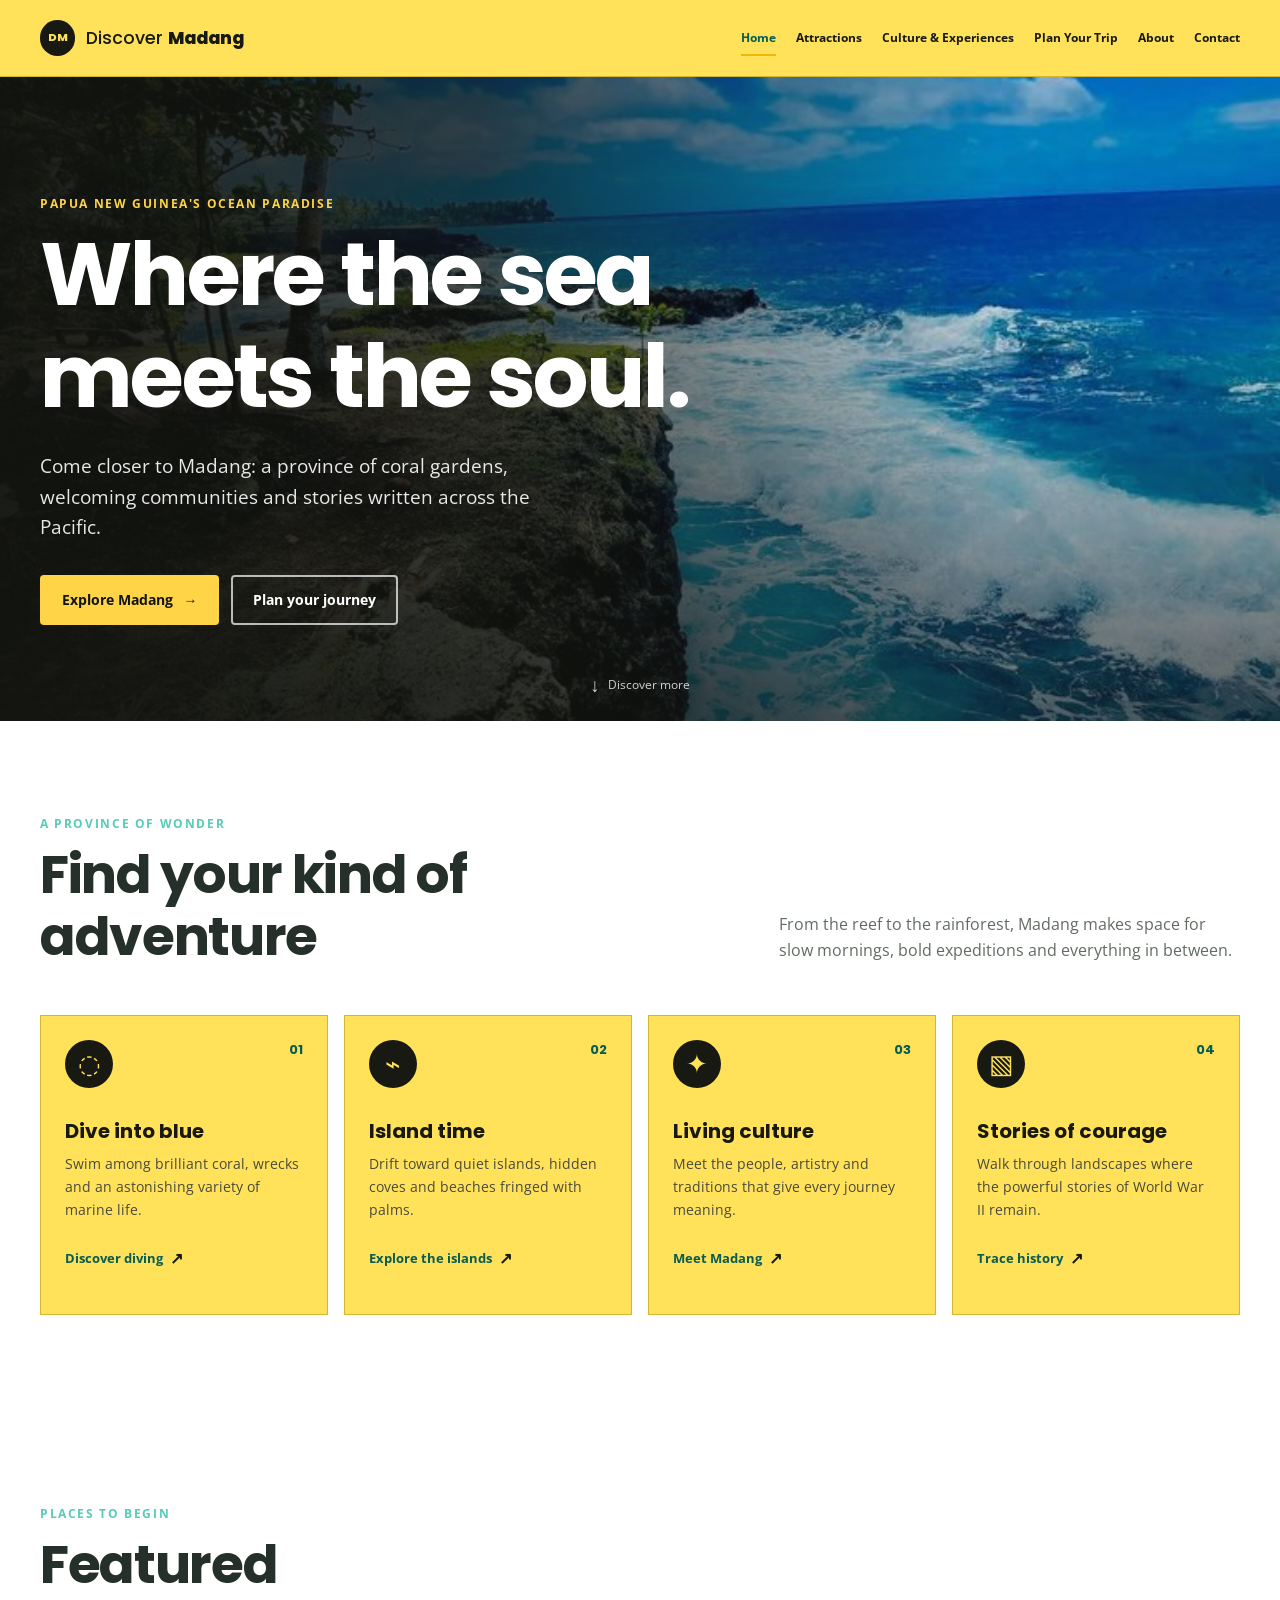
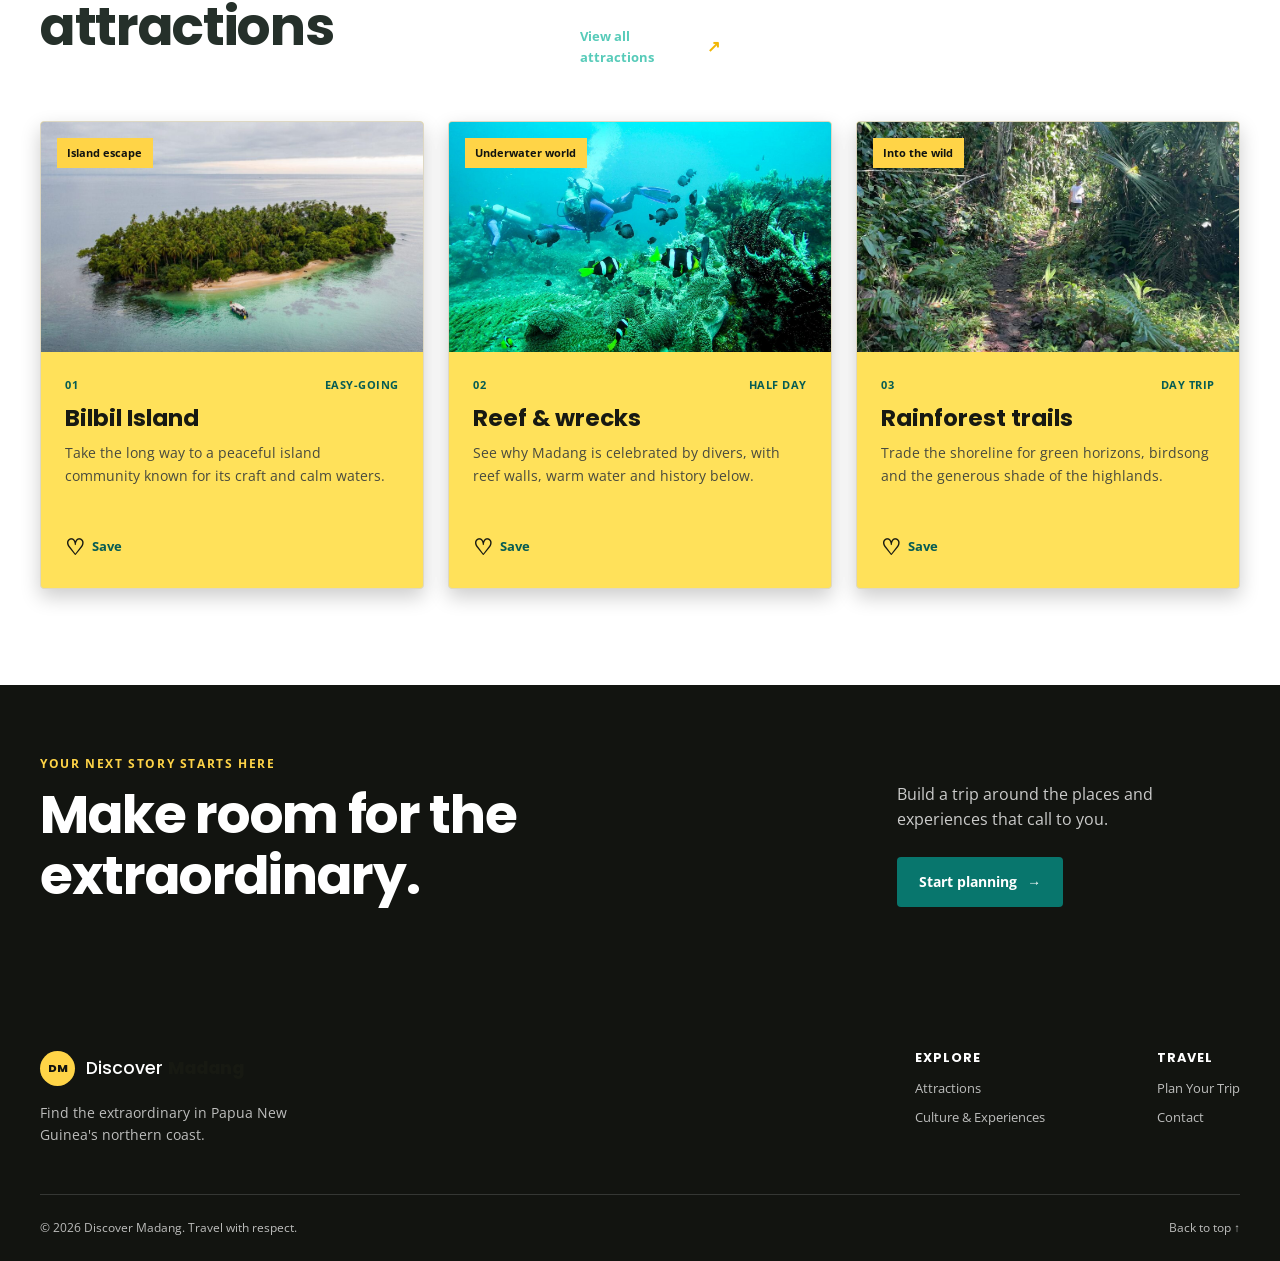
==== commit 31f0fc0a: "Unify navigation across pages Co-authored-by: Copilot <223556219+Copilot@users.noreply.github.com>" ====
--- a/index.html
+++ b/index.html
@@ -32,6 +32,7 @@
           <li><a href="attractions.html">Attractions</a></li>
           <li><a href="culture-experiences.html">Culture &amp; Experiences</a></li>
           <li><a href="plan-your-trip-preview.html">Plan Your Trip</a></li>
+          <li><a href="about.html">About</a></li>
           <li><a href="contact.html">Contact</a></li>
         </ul>
       </nav>
